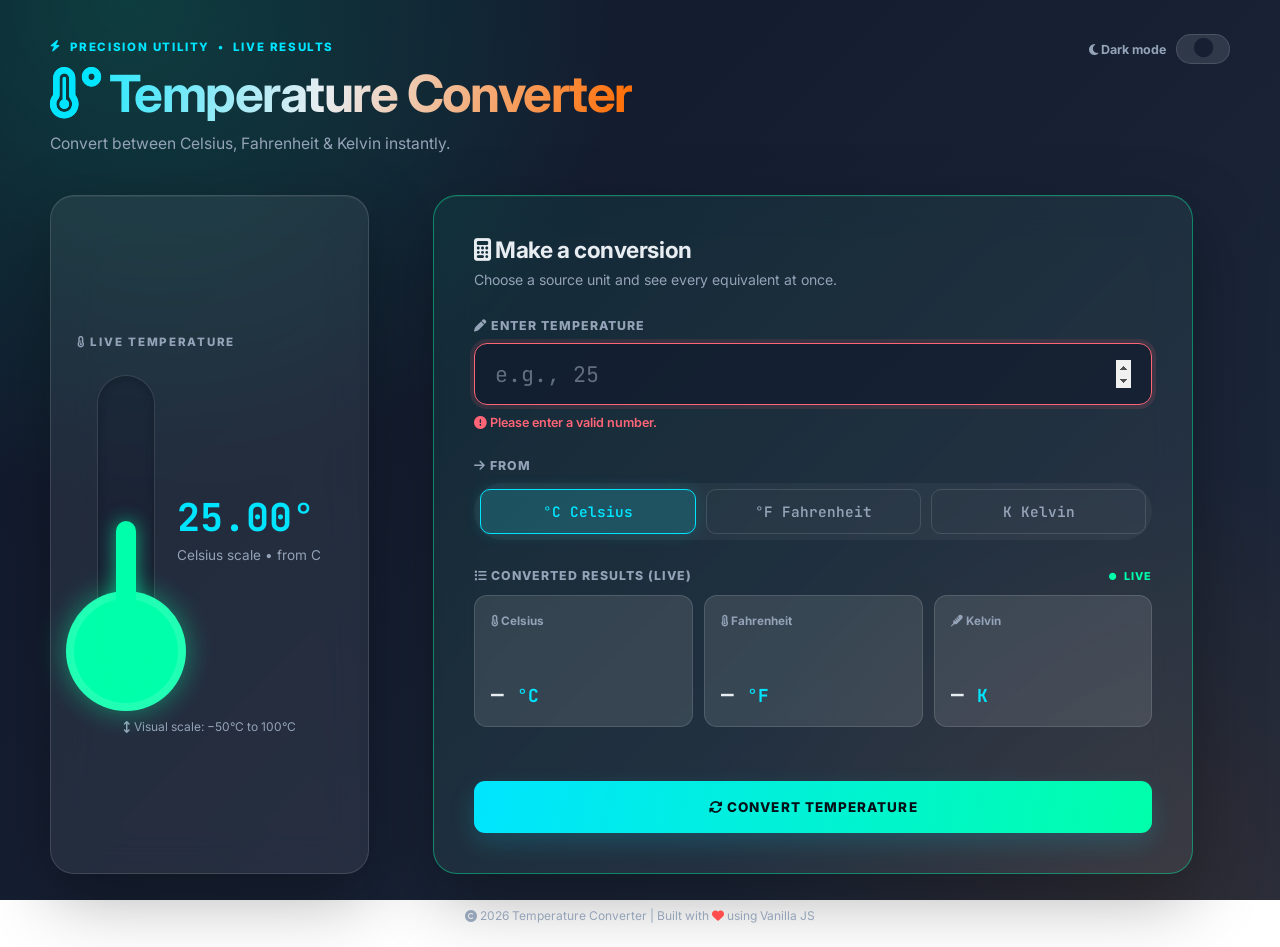
==== WebDev-L1-TempConverter/index.html @ 02443c98 "Complete Level 1:  Temperature Converter" ====
<!DOCTYPE html>
<html lang="en">
<head>
    <meta charset="UTF-8" />
    <meta name="viewport" content="width=device-width, initial-scale=1.0" />
    <meta name="theme-color" content="#0f172a" />
    <meta name="description" content="A premium, real-time temperature converter for Celsius, Fahrenheit, and Kelvin." />
    <title>Temperature Converter | Live Conversion</title>

    <!-- Google Fonts -->
    <link href="https://fonts.googleapis.com/css2?family=Inter:wght@400;500;600;700;800&family=JetBrains+Mono:wght@500;600;700&display=swap" rel="stylesheet" />

    <!-- Font Awesome 6 (Free) -->
    <link rel="stylesheet" href="https://cdnjs.cloudflare.com/ajax/libs/font-awesome/6.5.0/css/all.min.css" />

    <!-- External CSS -->
    <link rel="stylesheet" href="style.css" />
</head>
<body data-temperature="mild">
    <div class="app-shell">
        <!-- ============================================================ -->
        <!-- COMPONENT 1: HEADER & THEME TOGGLE                           -->
        <!-- ============================================================ -->
        <header class="site-header">
            <div>
                <div class="eyebrow">
                    <i class="fas fa-bolt" style="color: var(--accent);"></i>
                    Precision utility <span aria-hidden="true">•</span> Live results
                </div>
                <h1><i class="fas fa-temperature-high" style="background: transparent; -webkit-background-clip: unset; background-clip: unset; color: var(--accent);"></i> Temperature Converter</h1>
                <p class="subtitle">Convert between Celsius, Fahrenheit &amp; Kelvin instantly.</p>
            </div>
            <div class="theme-control">
                <span id="theme-label"><i class="fas fa-moon"></i> Dark mode</span>
                <button class="theme-toggle" id="theme-toggle" type="button" aria-label="Switch to light mode" aria-pressed="false">
                    <i class="fas fa-circle" style="font-size: 1.2rem; color: #172033; transition: all 0.35s ease;"></i>
                </button>
            </div>
        </header>

        <main class="workspace">
            <!-- ============================================================ -->
            <!-- COMPONENT 2: LIVE VISUAL THERMOMETER                         -->
            <!-- ============================================================ -->
            <section class="thermometer-panel glass-panel" aria-labelledby="thermometer-title">
                <h2 class="panel-label" id="thermometer-title">
                    <i class="fas fa-thermometer-half"></i> Live temperature
                </h2>
                <div class="thermometer-wrap">
                    <div class="thermometer" id="thermometer" role="img" aria-label="Temperature gauge">
                        <div class="thermometer-fill" id="thermometer-fill"></div>
                    </div>
                    <div class="thermo-readout">
                        <p class="readout-value" id="thermo-value">25.00°</p>
                        <p class="readout-unit">Celsius scale</p>
                    </div>
                </div>
                <p class="scale-note"><i class="fas fa-arrows-up-down"></i> Visual scale: −50°C to 100°C</p>
            </section>

            <!-- ============================================================ -->
            <!-- COMPONENT 3: INTERACTIVE CONVERTER CARD                     -->
            <!-- ============================================================ -->
            <section class="converter-card glass-panel" aria-labelledby="converter-title">
                <div class="card-heading">
                    <h2 id="converter-title"><i class="fas fa-calculator"></i> Make a conversion</h2>
                    <p>Choose a source unit and see every equivalent at once.</p>
                </div>

                <form id="converter-form" novalidate>
                    <div class="field-group">
                        <label class="field-label" for="temp-input">
                            <i class="fas fa-pen"></i> Enter Temperature
                        </label>
                        <div class="input-row">
                            <input id="temp-input" name="temperature" type="number" inputmode="decimal" placeholder="e.g., 25" step="any" autocomplete="off" aria-describedby="validation-message zero-warning" />
                        </div>
                        <div class="validation-message" id="validation-message" role="alert">
                            <i class="fas fa-exclamation-circle"></i> Please enter a valid number.
                        </div>
                    </div>

                    <div class="field-group">
                        <span class="field-label"><i class="fas fa-arrow-right"></i> From</span>
                        <div class="unit-pills" role="radiogroup" aria-label="Input temperature unit">
                            <input id="unit-celsius" type="radio" name="unit" value="C" checked />
                            <label class="unit-pill" for="unit-celsius">°C Celsius</label>
                            <input id="unit-fahrenheit" type="radio" name="unit" value="F" />
                            <label class="unit-pill" for="unit-fahrenheit">°F Fahrenheit</label>
                            <input id="unit-kelvin" type="radio" name="unit" value="K" />
                            <label class="unit-pill" for="unit-kelvin">K Kelvin</label>
                        </div>
                    </div>

                    <div class="field-group">
                        <div class="results-heading">
                            <span class="field-label"><i class="fas fa-list"></i> Converted Results (Live)</span>
                            <span class="live-indicator"><i class="fas fa-circle"></i> Live</span>
                        </div>
                        <div class="results-grid" aria-live="polite">
                            <div class="result-box">
                                <span class="result-name"><i class="fas fa-thermometer-half"></i> Celsius</span>
                                <strong class="result-value" id="result-celsius">25.00 <span class="unit">°C</span></strong>
                            </div>
                            <div class="result-box">
                                <span class="result-name"><i class="fas fa-thermometer-three-quarters"></i> Fahrenheit</span>
                                <strong class="result-value" id="result-fahrenheit">77.00 <span class="unit">°F</span></strong>
                            </div>
                            <div class="result-box">
                                <span class="result-name"><i class="fas fa-thermometer"></i> Kelvin</span>
                                <strong class="result-value" id="result-kelvin">298.15 <span class="unit">K</span></strong>
                            </div>
                        </div>
                        <div class="zero-warning" id="zero-warning" role="alert">
                            <i class="fas fa-exclamation-triangle"></i> Error: Temperature cannot go below Absolute Zero (-273.15°C / -459.67°F / 0K).
                        </div>
                    </div>

                    <button class="convert-button" type="submit">
                        <i class="fas fa-sync-alt"></i> Convert temperature
                    </button>
                </form>
            </section>
        </main>

        <!-- ============================================================ -->
        <!-- COMPONENT 4: FOOTER                                          -->
        <!-- ============================================================ -->
        <footer>
            <i class="fas fa-copyright"></i> <span id="current-year"></span> Temperature Converter | Built with <i class="fas fa-heart" style="color: #ff4d4d;"></i> using Vanilla JS
        </footer>
    </div>

    <script src="script.js"></script>
</body>
</html>
---- WebDev-L1-TempConverter/style.css ----
/* ================================================================
   DESIGN TOKENS & BASE RESET
   ================================================================ */
:root {
    --bg-start: #0f172a;
    --bg-end: #1e293b;
    --text: #e8edf2;
    --muted: #94a3b8;
    --panel: rgba(255, 255, 255, 0.065);
    --panel-strong: rgba(255, 255, 255, 0.105);
    --border: rgba(255, 255, 255, 0.13);
    --shadow: rgba(0, 0, 0, 0.3);
    --input-bg: rgba(15, 23, 42, 0.56);
    --accent: #00e5ff;
    --accent-soft: rgba(0, 229, 255, 0.16);
    --success: #00ffaa;
    --hot: #ff6b00;
    --danger: #ff6577;
    --page-glow: rgba(0, 229, 255, 0.12);
}

body.light-mode {
    --bg-start: #f8fafc;
    --bg-end: #e2e8f0;
    --text: #172033;
    --muted: #64748b;
    --panel: rgba(255, 255, 255, 0.62);
    --panel-strong: rgba(255, 255, 255, 0.88);
    --border: rgba(71, 85, 105, 0.17);
    --shadow: rgba(51, 65, 85, 0.15);
    --input-bg: rgba(255, 255, 255, 0.76);
    --accent: #008aa0;
    --accent-soft: rgba(0, 138, 160, 0.12);
    --page-glow: rgba(0, 138, 160, 0.11);
}

* {
    box-sizing: border-box;
}

html {
    min-width: 320px;
    scroll-behavior: smooth;
}

body {
    min-height: 100vh;
    margin: 0;
    color: var(--text);
    font-family: 'Inter', sans-serif;
    background:
        radial-gradient(circle at 10% 0%, var(--page-glow), transparent 34%),
        radial-gradient(circle at 90% 100%, rgba(255, 107, 0, 0.08), transparent 30%),
        linear-gradient(135deg, var(--bg-start), var(--bg-end));
    background-attachment: fixed;
    transition: background 0.4s ease, color 0.4s ease, transform 0.3s ease;
}

body[data-temperature='cold'] {
    --page-glow: rgba(0, 229, 255, 0.2);
    --dynamic-border: rgba(0, 229, 255, 0.48);
    --dynamic-panel: rgba(0, 229, 255, 0.075);
}
body[data-temperature='mild'] {
    --page-glow: rgba(0, 255, 170, 0.16);
    --dynamic-border: rgba(0, 255, 170, 0.42);
    --dynamic-panel: rgba(0, 255, 170, 0.06);
}
body[data-temperature='hot'] {
    --page-glow: rgba(255, 107, 0, 0.18);
    --dynamic-border: rgba(255, 107, 0, 0.5);
    --dynamic-panel: rgba(255, 107, 0, 0.075);
}

button,
input {
    font: inherit;
}
button {
    cursor: pointer;
}

/* ================================================================
   APP SHELL
   ================================================================ */
.app-shell {
    width: min(1180px, calc(100% - 40px));
    min-height: 100vh;
    margin: 0 auto;
    padding: 34px 0 24px;
    display: flex;
    flex-direction: column;
}

/* ================================================================
   COMPONENT 1: HEADER & THEME TOGGLE
   ================================================================ */
.site-header {
    display: flex;
    align-items: flex-start;
    justify-content: space-between;
    gap: 24px;
    margin-bottom: 42px;
    animation: rise-in 0.65s ease both;
}

.eyebrow {
    display: inline-flex;
    align-items: center;
    gap: 8px;
    margin-bottom: 12px;
    color: var(--accent);
    font-size: 0.72rem;
    font-weight: 800;
    letter-spacing: 0.14em;
    text-transform: uppercase;
}

h1 {
    max-width: 650px;
    margin: 0;
    font-size: clamp(2rem, 4vw, 3.45rem);
    line-height: 1.08;
    letter-spacing: -0.03em;
    background: linear-gradient(105deg, var(--accent), #e8edf2 47%, var(--hot));
    -webkit-background-clip: text;
    background-clip: text;
    color: transparent;
}

.subtitle {
    margin: 13px 0 0;
    color: var(--muted);
    font-size: 0.98rem;
}

.theme-control {
    display: flex;
    align-items: center;
    gap: 10px;
    color: var(--muted);
    font-size: 0.78rem;
    font-weight: 700;
    white-space: nowrap;
}

.theme-toggle {
    position: relative;
    width: 54px;
    height: 30px;
    padding: 3px;
    border: 1px solid var(--border);
    border-radius: 999px;
    background: var(--panel-strong);
    transition: background 0.4s ease, color 0.4s ease, transform 0.3s ease;
}

.theme-toggle:hover {
    transform: scale(1.04);
}

.theme-toggle i {
    transition: transform 0.35s ease, color 0.35s ease;
}

.light-mode .theme-toggle i {
    transform: translateX(22px);
    color: #f59e0b !important;
}

/* ================================================================
   WORKSPACE
   ================================================================ */
.workspace {
    display: grid;
    grid-template-columns: minmax(235px, 0.65fr) minmax(0, 1.7fr);
    align-items: stretch;
    gap: 28px;
    flex: 1;
}

.glass-panel {
    border: 1px solid var(--border);
    background: var(--panel);
    box-shadow: 0 24px 70px var(--shadow), inset 0 1px 0 rgba(255, 255, 255, 0.06);
    backdrop-filter: blur(20px);
    -webkit-backdrop-filter: blur(20px);
    transition: background 0.4s ease, border-color 0.4s ease, box-shadow 0.4s ease, color 0.4s ease, transform 0.3s ease;
}

/* ================================================================
   COMPONENT 2: THERMOMETER
   ================================================================ */
.thermometer-panel {
    min-height: 560px;
    padding: 32px 26px;
    display: flex;
    flex-direction: column;
    align-items: center;
    justify-content: center;
    border-radius: 24px;
    animation: rise-in 0.7s 0.1s ease both;
}

.panel-label {
    align-self: flex-start;
    margin: 0 0 26px;
    color: var(--muted);
    font-size: 0.72rem;
    font-weight: 800;
    letter-spacing: 0.15em;
    text-transform: uppercase;
}

.thermometer-wrap {
    display: flex;
    align-items: center;
    gap: 22px;
}

.thermometer {
    position: relative;
    width: 58px;
    height: 310px;
    padding: 8px;
    border: 1px solid var(--border);
    border-radius: 999px;
    background: rgba(15, 23, 42, 0.32);
    box-shadow: inset 0 2px 10px rgba(0, 0, 0, 0.22);
}

.thermometer::after {
    content: '';
    position: absolute;
    left: 50%;
    bottom: -27px;
    width: 104px;
    height: 104px;
    border: 8px solid var(--border);
    border-radius: 50%;
    background: var(--thermo-color, var(--accent));
    box-shadow: 0 0 28px color-mix(in srgb, var(--thermo-color, var(--accent)) 45%, transparent);
    transform: translateX(-50%);
    transition: background 0.5s ease, box-shadow 0.5s ease;
}

.thermometer-fill {
    position: absolute;
    z-index: 1;
    left: 50%;
    bottom: 9px;
    width: 20px;
    height: var(--fill-size, 50%);
    border-radius: 999px 999px 4px 4px;
    background: var(--thermo-color, var(--accent));
    box-shadow: 0 0 18px color-mix(in srgb, var(--thermo-color, var(--accent)) 60%, transparent);
    transform: translateX(-50%);
    transition: height 0.65s cubic-bezier(0.22, 1, 0.36, 1), background 0.5s ease, box-shadow 0.5s ease;
}

.thermo-readout {
    min-width: 130px;
}

.readout-value {
    margin: 0;
    color: var(--thermo-color, var(--accent));
    font-family: 'JetBrains Mono', monospace;
    font-size: clamp(1.8rem, 3vw, 2.65rem);
    font-weight: 700;
    line-height: 1.1;
    transition: color 0.5s ease;
}

.readout-unit {
    margin: 8px 0 0;
    color: var(--muted);
    font-size: 0.85rem;
}

.scale-note {
    margin: 34px 0 0;
    color: var(--muted);
    font-size: 0.75rem;
    text-align: center;
}

/* ================================================================
   COMPONENT 3: CONVERTER CARD
   ================================================================ */
.converter-card {
    max-width: 760px;
    width: 100%;
    margin: 0 auto;
    padding: 40px;
    border-radius: 24px;
    border-color: var(--dynamic-border, var(--border));
    background: linear-gradient(140deg, var(--dynamic-panel, transparent), var(--panel));
    animation: rise-in 0.7s 0.18s ease both;
}

.card-heading {
    margin-bottom: 30px;
}

.card-heading h2 {
    margin: 0;
    font-size: 1.42rem;
    letter-spacing: -0.02em;
}

.card-heading p {
    margin: 8px 0 0;
    color: var(--muted);
    font-size: 0.88rem;
}

.field-group {
    margin-bottom: 28px;
}

.field-label {
    display: block;
    margin-bottom: 10px;
    color: var(--muted);
    font-size: 0.77rem;
    font-weight: 800;
    letter-spacing: 0.08em;
    text-transform: uppercase;
}

.input-row {
    position: relative;
}

#temp-input {
    width: 100%;
    height: 62px;
    padding: 0 20px;
    border: 1px solid var(--border);
    border-radius: 13px;
    outline: 0;
    color: var(--text);
    background: var(--input-bg);
    font-family: 'JetBrains Mono', monospace;
    font-size: 1.35rem;
    transition: background 0.4s ease, color 0.4s ease, transform 0.3s ease, border-color 0.3s ease, box-shadow 0.3s ease;
}

#temp-input::placeholder {
    color: var(--muted);
    opacity: 0.6;
}

#temp-input:focus {
    border-color: var(--accent);
    box-shadow: 0 0 0 4px var(--accent-soft), 0 0 24px var(--accent-soft);
}

#temp-input[aria-invalid='true'] {
    border-color: var(--danger);
    box-shadow: 0 0 0 4px rgba(255, 101, 119, 0.12);
}

.unit-pills {
    display: flex;
    gap: 10px;
    padding: 6px;
    border-radius: 50px;
    background: rgba(255, 255, 255, 0.045);
}

.unit-pills input {
    position: absolute;
    opacity: 0;
    pointer-events: none;
}

.unit-pill {
    flex: 1;
    padding: 12px 16px;
    border: 1px solid var(--border);
    border-radius: 10px;
    color: var(--muted);
    background: transparent;
    font-family: 'JetBrains Mono', monospace;
    font-size: 0.9rem;
    font-weight: 600;
    text-align: center;
    transition: background 0.25s ease, color 0.25s ease, border-color 0.25s ease, transform 0.3s ease;
}

.unit-pill:hover {
    transform: translateY(-2px);
    color: var(--text);
    border-color: var(--accent);
}

.unit-pills input:checked+.unit-pill {
    color: var(--accent);
    border-color: var(--accent);
    background: var(--accent-soft);
    box-shadow: 0 0 16px var(--accent-soft);
}

.validation-message,
.zero-warning {
    display: none;
    margin-top: 10px;
    color: var(--danger);
    font-size: 0.79rem;
    font-weight: 600;
}

.validation-message.visible {
    display: block;
    animation: fade-in 0.25s ease both;
}

.zero-warning {
    display: block;
    max-height: 0;
    margin-top: 0;
    padding: 0 16px;
    overflow: hidden;
    opacity: 0;
    border: 1px solid rgba(255, 101, 119, 0.35);
    border-color: transparent;
    border-radius: 11px;
    background: rgba(255, 101, 119, 0.1);
    line-height: 1.5;
    transform: translateY(-6px);
    transition: max-height 0.35s ease, margin-top 0.35s ease, padding 0.35s ease, opacity 0.35s ease, transform 0.35s ease;
}

.zero-warning.visible {
    max-height: 120px;
    margin-top: 10px;
    padding: 14px 16px;
    border-color: rgba(255, 101, 119, 0.35);
    opacity: 1;
    transform: translateY(0);
}

.results-heading {
    display: flex;
    align-items: baseline;
    justify-content: space-between;
    gap: 16px;
    margin-bottom: 12px;
}

.results-heading .field-label {
    margin: 0;
}

.live-indicator {
    color: var(--success);
    font-size: 0.68rem;
    font-weight: 800;
    letter-spacing: 0.1em;
    text-transform: uppercase;
}

.live-indicator i {
    font-size: 0.45rem;
    margin-right: 4px;
    vertical-align: middle;
}

.results-grid {
    display: grid;
    grid-template-columns: repeat(3, 1fr);
    gap: 11px;
}

.result-box {
    min-height: 132px;
    padding: 18px 16px;
    display: flex;
    flex-direction: column;
    justify-content: space-between;
    border: 1px solid var(--border);
    border-radius: 13px;
    background: var(--panel-strong);
    transition: background 0.4s ease, color 0.4s ease, transform 0.3s ease, border-color 0.3s ease;
}

.result-box:hover {
    border-color: var(--accent);
    transform: translateY(-5px);
}

.result-name {
    color: var(--muted);
    font-size: 0.73rem;
    font-weight: 700;
}

.result-value {
    margin: 14px 0 0;
    color: var(--text);
    font-family: 'JetBrains Mono', monospace;
    font-size: clamp(1.08rem, 2vw, 1.32rem);
    font-weight: 700;
    overflow-wrap: anywhere;
}

.result-value .unit {
    color: var(--accent);
    font-size: 0.85em;
}

.convert-button {
    width: 100%;
    min-height: 52px;
    margin-top: 24px;
    border: 0;
    border-radius: 11px;
    color: #041118;
    background: linear-gradient(100deg, var(--accent), #00ffaa);
    box-shadow: 0 10px 26px var(--accent-soft);
    font-size: 0.84rem;
    font-weight: 800;
    letter-spacing: 0.08em;
    text-transform: uppercase;
    transition: background 0.4s ease, color 0.4s ease, transform 0.3s ease, box-shadow 0.3s ease;
}

.convert-button:hover {
    transform: scale(1.02);
    box-shadow: 0 14px 32px var(--accent-soft);
}

.convert-button:active {
    transform: scale(0.99);
}

/* ================================================================
   COMPONENT 4: FOOTER
   ================================================================ */
footer {
    padding-top: 34px;
    color: var(--muted);
    font-size: 0.75rem;
    text-align: center;
    animation: fade-in 1s 0.4s ease both;
}

/* ================================================================
   KEYFRAMES
   ================================================================ */
@keyframes rise-in {
    from {
        opacity: 0;
        transform: translateY(18px);
    }
    to {
        opacity: 1;
        transform: translateY(0);
    }
}

@keyframes fade-in {
    from {
        opacity: 0;
    }
    to {
        opacity: 1;
    }
}

/* ================================================================
   RESPONSIVE BREAKPOINTS
   ================================================================ */
@media (max-width: 1024px) {
    .workspace {
        grid-template-columns: 1fr;
    }

    .thermometer-panel {
        min-height: 230px;
        padding: 25px;
    }

    .thermometer-wrap {
        flex-direction: row;
    }

    .thermometer {
        width: min(410px, 65vw);
        height: 34px;
        padding: 7px;
        border-radius: 999px;
    }

    .thermometer::after {
        left: auto;
        right: -34px;
        bottom: 50%;
        width: 72px;
        height: 72px;
        border-width: 6px;
        transform: translateY(50%);
    }

    .thermometer-fill {
        left: 8px;
        bottom: 50%;
        width: var(--fill-size, 50%);
        height: 20px;
        border-radius: 999px 4px 4px 999px;
        transform: translateY(50%);
    }

    .panel-label {
        margin-bottom: 18px;
    }

    .scale-note {
        margin-top: 18px;
    }

    .converter-card {
        max-width: none;
    }
}

@media (max-width: 767px) {
    .app-shell {
        width: min(100% - 28px, 560px);
        padding-top: 24px;
    }

    .site-header {
        flex-direction: column;
        align-items: center;
        margin-bottom: 28px;
        text-align: center;
    }

    .theme-control {
        align-self: center;
    }

    .theme-control span {
        display: none;
    }

    .subtitle {
        max-width: 275px;
        line-height: 1.5;
    }

    .thermometer-panel {
        min-height: 190px;
        border-radius: 18px;
    }

    .thermometer-wrap {
        width: 100%;
        gap: 15px;
    }

    .thermometer {
        width: calc(100% - 100px);
    }

    .thermo-readout {
        min-width: 85px;
    }

    .readout-value {
        font-size: 1.45rem;
    }

    .converter-card {
        padding: 22px 18px;
        border-radius: 18px;
    }

    .card-heading {
        margin-bottom: 25px;
    }

    .field-group {
        margin-bottom: 23px;
    }

    .unit-pills {
        gap: 7px;
    }

    .unit-pill {
        padding: 11px 8px;
        font-size: 0.78rem;
    }

    .results-grid {
        grid-template-columns: 1fr;
        gap: 8px;
    }

    .result-box {
        min-height: 75px;
        padding: 14px;
        flex-direction: row;
        align-items: center;
    }

    .result-value {
        margin: 0;
    }

    footer {
        padding: 25px 0 5px;
        line-height: 1.5;
    }
}

/* ================================================================
   REDUCED MOTION (Accessibility)
   ================================================================ */
@media (prefers-reduced-motion: reduce) {
    html {
        scroll-behavior: auto;
    }
    *,
    *::before,
    *::after {
        animation-duration: 0.01ms !important;
        transition-duration: 0.01ms !important;
    }
}
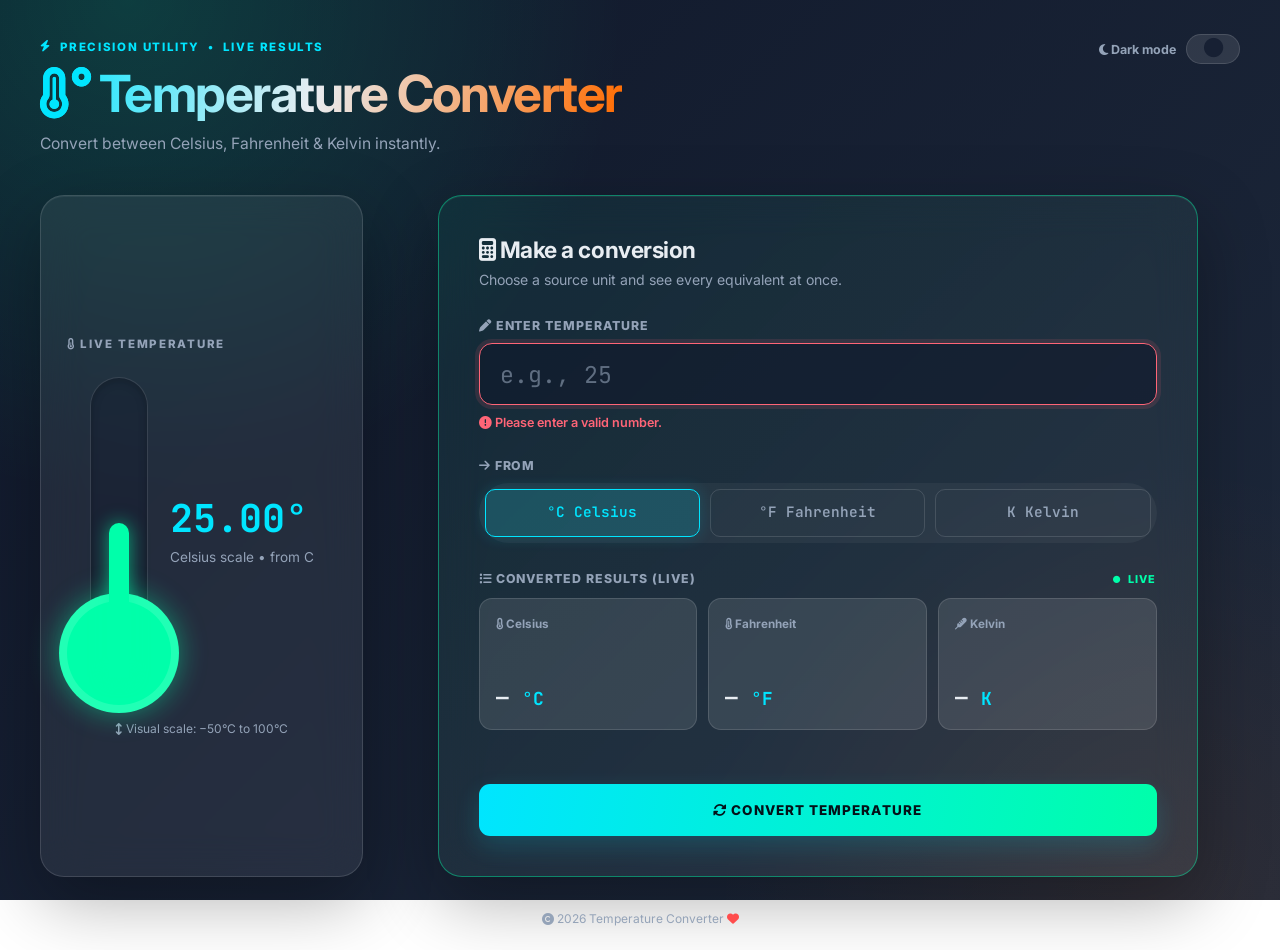
==== commit 733706ea: "Add Level 2 Task 1: Calculator with expression parser, no eval, history, and keyboard support" ====
--- a/WebDev-L1-TempConverter/index.html
+++ b/WebDev-L1-TempConverter/index.html
@@ -5,7 +5,7 @@
     <meta name="viewport" content="width=device-width, initial-scale=1.0" />
     <meta name="theme-color" content="#0f172a" />
     <meta name="description" content="A premium, real-time temperature converter for Celsius, Fahrenheit, and Kelvin." />
-    <title>Temperature Converter | Live Conversion</title>
+    <title>temperatureconverter | Live Conversion</title>
 
     <!-- Google Fonts -->
     <link href="https://fonts.googleapis.com/css2?family=Inter:wght@400;500;600;700;800&family=JetBrains+Mono:wght@500;600;700&display=swap" rel="stylesheet" />
@@ -127,7 +127,7 @@
         <!-- COMPONENT 4: FOOTER                                          -->
         <!-- ============================================================ -->
         <footer>
-            <i class="fas fa-copyright"></i> <span id="current-year"></span> Temperature Converter | Built with <i class="fas fa-heart" style="color: #ff4d4d;"></i> using Vanilla JS
+            <i class="fas fa-copyright"></i> <span id="current-year"></span> Temperature Converter <i class="fas fa-heart" style="color: #ff4d4d;"></i> 
         </footer>
     </div>
 
--- a/WebDev-L1-TempConverter/style.css
+++ b/WebDev-L1-TempConverter/style.css
@@ -46,6 +46,7 @@
 body {
     min-height: 100vh;
     margin: 0;
+    overflow-x: hidden;
     color: var(--text);
     font-family: 'Inter', sans-serif;
     background:
@@ -54,6 +55,9 @@
         linear-gradient(135deg, var(--bg-start), var(--bg-end));
     background-attachment: fixed;
     transition: background 0.4s ease, color 0.4s ease, transform 0.3s ease;
+    display: flex;
+    align-items: center;
+    justify-content: center;
 }
 
 body[data-temperature='cold'] {
@@ -90,6 +94,7 @@
     padding: 34px 0 24px;
     display: flex;
     flex-direction: column;
+    justify-content: center;
 }
 
 /* ================================================================
@@ -335,7 +340,7 @@
 
 #temp-input {
     width: 100%;
-    height: 62px;
+    min-height: 62px;
     padding: 0 20px;
     border: 1px solid var(--border);
     border-radius: 13px;
@@ -343,8 +348,16 @@
     color: var(--text);
     background: var(--input-bg);
     font-family: 'JetBrains Mono', monospace;
-    font-size: 1.35rem;
+    font-size: clamp(1.05rem, 1.4vw + 0.7rem, 1.45rem);
     transition: background 0.4s ease, color 0.4s ease, transform 0.3s ease, border-color 0.3s ease, box-shadow 0.3s ease;
+    appearance: textfield;
+    -moz-appearance: textfield;
+}
+
+#temp-input::-webkit-outer-spin-button,
+#temp-input::-webkit-inner-spin-button {
+    -webkit-appearance: none;
+    margin: 0;
 }
 
 #temp-input::placeholder {
@@ -378,16 +391,18 @@
 
 .unit-pill {
     flex: 1;
+    min-height: 48px;
     padding: 12px 16px;
     border: 1px solid var(--border);
     border-radius: 10px;
     color: var(--muted);
     background: transparent;
     font-family: 'JetBrains Mono', monospace;
-    font-size: 0.9rem;
+    font-size: clamp(0.7rem, 0.8vw + 0.4rem, 0.9rem);
     font-weight: 600;
     text-align: center;
     transition: background 0.25s ease, color 0.25s ease, border-color 0.25s ease, transform 0.3s ease;
+    touch-action: manipulation;
 }
 
 .unit-pill:hover {
@@ -573,6 +588,16 @@
 /* ================================================================
    RESPONSIVE BREAKPOINTS
    ================================================================ */
+@media (min-width: 1025px) {
+    .app-shell {
+        width: min(1200px, calc(100% - 64px));
+    }
+
+    .workspace {
+        gap: 32px;
+    }
+}
+
 @media (max-width: 1024px) {
     .workspace {
         grid-template-columns: 1fr;
@@ -626,16 +651,71 @@
     }
 }
 
-@media (max-width: 767px) {
+@media (min-width: 769px) and (max-width: 1024px) {
     .app-shell {
-        width: min(100% - 28px, 560px);
-        padding-top: 24px;
+        width: min(980px, calc(100% - 36px));
+    }
+
+    .converter-card {
+        padding: 30px;
+    }
+}
+
+@media (min-width: 481px) and (max-width: 768px) {
+    .app-shell {
+        width: min(100% - 26px, 760px);
+        padding-top: 28px;
     }
 
     .site-header {
         flex-direction: column;
         align-items: center;
-        margin-bottom: 28px;
+        margin-bottom: 30px;
+        text-align: center;
+    }
+
+    .theme-control {
+        align-self: center;
+    }
+
+    .subtitle {
+        max-width: 420px;
+    }
+
+    .thermometer-panel {
+        min-height: 210px;
+        border-radius: 20px;
+    }
+
+    .thermometer-wrap {
+        width: 100%;
+        justify-content: center;
+    }
+
+    .thermometer {
+        width: min(360px, 78vw);
+    }
+
+    .converter-card {
+        padding: 26px 22px;
+        border-radius: 20px;
+    }
+
+    .results-grid {
+        grid-template-columns: repeat(3, minmax(0, 1fr));
+    }
+}
+
+@media (max-width: 480px) {
+    .app-shell {
+        width: min(100% - 20px, 480px);
+        padding-top: 24px;
+    }
+
+    .site-header {
+        flex-direction: column;
+        align-items: center;
+        margin-bottom: 24px;
         text-align: center;
     }
 
@@ -651,7 +731,7 @@
         max-width: 275px;
         line-height: 1.5;
     }
-
+ 
     .thermometer-panel {
         min-height: 190px;
         border-radius: 18px;
@@ -688,7 +768,9 @@
     }
 
     .unit-pills {
+        flex-direction: column;
         gap: 7px;
+        border-radius: 18px;
     }
 
     .unit-pill {
@@ -718,6 +800,28 @@
     }
 }
 
+@media (max-width: 319px) {
+    .app-shell {
+        width: min(100% - 14px, 319px);
+    }
+
+    .thermometer-wrap {
+        gap: 10px;
+    }
+
+    .thermometer {
+        width: calc(100% - 76px);
+    }
+
+    .readout-value {
+        font-size: 1.2rem;
+    }
+
+    .converter-card {
+        padding: 18px 14px;
+    }
+}
+
 /* ================================================================
    REDUCED MOTION (Accessibility)
    ================================================================ */
